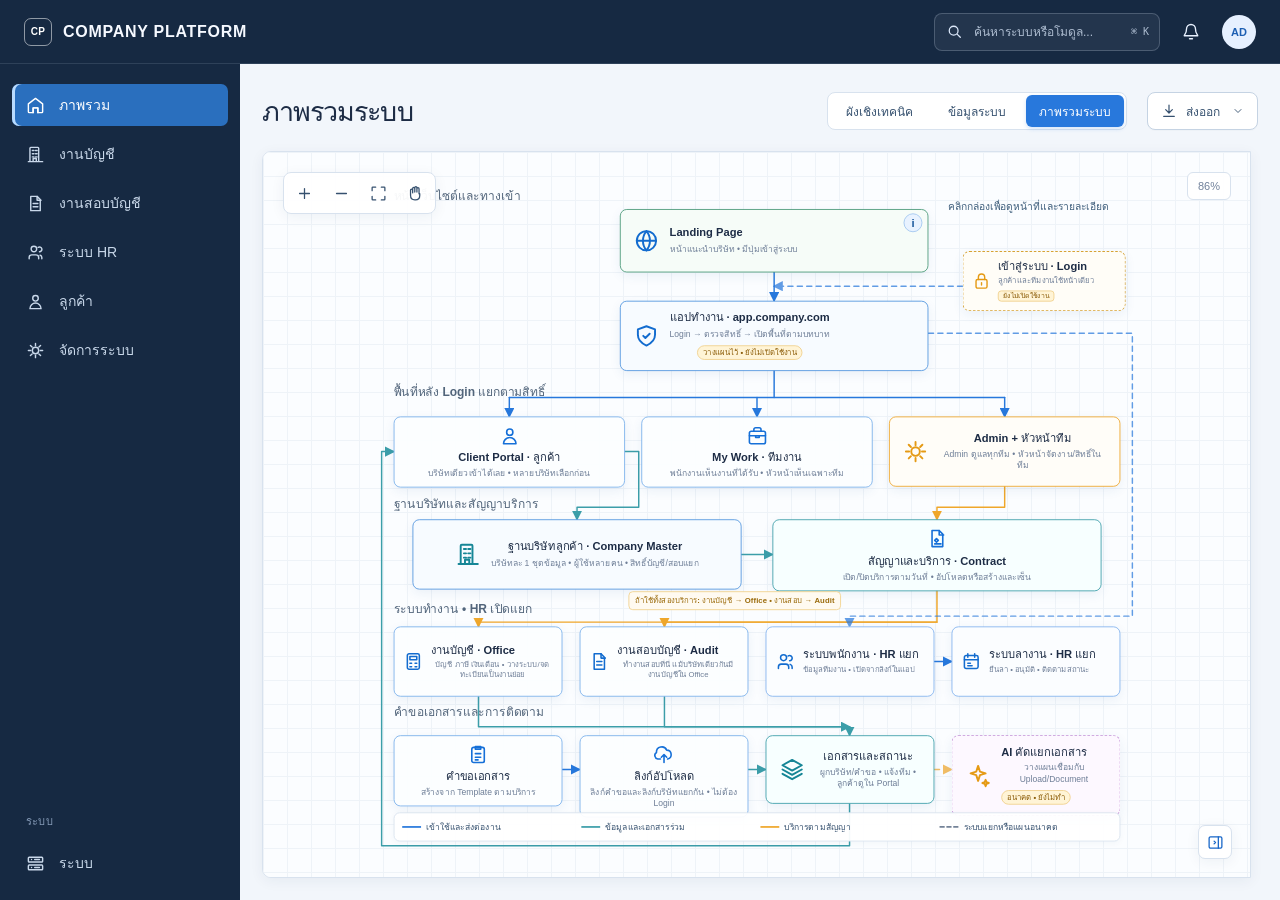
==== index.html @ 3086f292 "Refresh compact overview map assets" ====
<!doctype html>
<html lang="th">
  <head>
    <meta charset="UTF-8" />
    <meta name="viewport" content="width=device-width, initial-scale=1.0" />
    <meta name="theme-color" content="#162942" />
    <title>Company Platform · ภาพรวมแพลตฟอร์ม</title>
    <link rel="stylesheet" href="styles.css?v=20261025-18" />
  </head>
  <body>
    <div class="app-shell">
      <header class="topbar">
        <div class="brand-lockup">
          <span class="brand-mark" aria-hidden="true">CP</span>
          <span class="brand-name">COMPANY PLATFORM</span>
        </div>

        <div class="topbar-actions">
          <label class="search-box">
            <span class="search-icon" data-icon="search" aria-hidden="true"></span>
            <input id="systemSearch" type="search" placeholder="ค้นหาระบบหรือโมดูล..." autocomplete="off" />
            <kbd>⌘ K</kbd>
          </label>
          <button class="icon-button topbar-icon" type="button" aria-label="การแจ้งเตือน" data-action="notify">
            <span data-icon="bell" aria-hidden="true"></span>
          </button>
          <button class="avatar-button" type="button" aria-label="เปิดโปรไฟล์">AD</button>
        </div>
      </header>

      <aside class="sidebar" aria-label="เมนูหลัก">
        <nav class="sidebar-nav">
          <a class="nav-item is-active" href="#overview" data-nav="overview">
            <span class="nav-icon" data-icon="home" aria-hidden="true"></span>
            <span>ภาพรวม</span>
          </a>
          <a class="nav-item" href="#office" data-nav="office">
            <span class="nav-icon" data-icon="building" aria-hidden="true"></span>
            <span>งานบัญชี</span>
          </a>
          <a class="nav-item" href="#audit" data-nav="audit">
            <span class="nav-icon" data-icon="file" aria-hidden="true"></span>
            <span>งานสอบบัญชี</span>
          </a>
          <a class="nav-item" href="#hr" data-nav="hr">
            <span class="nav-icon" data-icon="users" aria-hidden="true"></span>
            <span>ระบบ HR</span>
          </a>
          <a class="nav-item" href="#client" data-nav="client">
            <span class="nav-icon" data-icon="user" aria-hidden="true"></span>
            <span>ลูกค้า</span>
          </a>
          <a class="nav-item" href="#admin" data-nav="admin">
            <span class="nav-icon" data-icon="settings" aria-hidden="true"></span>
            <span>จัดการระบบ</span>
          </a>
        </nav>

        <div class="sidebar-bottom">
          <div class="sidebar-label">ระบบ</div>
          <button class="nav-item nav-button" type="button" data-action="systems">
            <span class="nav-icon" data-icon="server" aria-hidden="true"></span>
            <span>ระบบ</span>
          </button>
        </div>
      </aside>

      <main class="main-content">
        <div class="page-header">
          <div>
            <h1 id="pageTitle">ภาพรวมแพลตฟอร์ม</h1>
          </div>

          <div class="page-actions">
            <div class="view-switcher" role="group" aria-label="รูปแบบมุมมอง">
              <button class="view-button" type="button" data-view="diagram">ผังเชิงเทคนิค</button>
              <button class="view-button" type="button" data-view="data">ข้อมูลระบบ</button>
              <button class="view-button is-active" type="button" data-view="relationships">ภาพรวมระบบ</button>
            </div>
            <button class="export-button" type="button" data-action="export">
              <span data-icon="download" aria-hidden="true"></span>
              <span>ส่งออก</span>
              <span class="chevron" data-icon="chevron-down" aria-hidden="true"></span>
            </button>
          </div>
        </div>

        <div class="workspace inspector-closed" id="workspace">
          <section class="canvas-card" aria-label="ผังภาพรวมระบบ">
            <div class="canvas-viewport" id="canvasViewport">
              <div class="canvas-toolbar" aria-label="เครื่องมือผังระบบ">
                <button class="canvas-tool" type="button" data-canvas-action="zoom-in" aria-label="Zoom in">
                  <span data-icon="plus" aria-hidden="true"></span>
                </button>
                <button class="canvas-tool" type="button" data-canvas-action="zoom-out" aria-label="Zoom out">
                  <span data-icon="minus" aria-hidden="true"></span>
                </button>
                <button class="canvas-tool" type="button" data-canvas-action="fit" aria-label="จัดผังให้พอดีจอ">
                  <span data-icon="fit" aria-hidden="true"></span>
                </button>
                <button class="canvas-tool" type="button" data-canvas-action="pan" aria-label="Pan diagram" aria-pressed="false">
                  <span data-icon="hand" aria-hidden="true"></span>
                </button>
              </div>

              <div class="zoom-readout" id="zoomReadout">100%</div>
              <button class="reopen-inspector" id="reopenInspector" type="button" aria-label="Open inspector">
                <span data-icon="panel-right" aria-hidden="true"></span>
              </button>

              <div class="diagram-context" id="diagramContext" hidden>
                <button class="diagram-context-back" type="button" data-diagram-action="platform">
                  <span data-icon="arrow-left" aria-hidden="true"></span>
                  <span>Platform Overview</span>
                </button>
                <span class="diagram-context-separator" aria-hidden="true">/</span>
                <strong id="diagramContextTitle">Office Module</strong>
              </div>

              <div class="map-layer" id="mapLayer">
                <svg class="diagram-connectors" viewBox="0 0 920 760" role="img" aria-label="Connections between platform systems">
                  <defs>
                    <marker id="arrow-blue" viewBox="0 0 10 10" refX="8.5" refY="5" markerWidth="7" markerHeight="7" orient="auto-start-reverse">
                      <path d="M 0 0 L 10 5 L 0 10 z" fill="#2778dc"></path>
                    </marker>
                    <marker id="arrow-teal" viewBox="0 0 10 10" refX="8.5" refY="5" markerWidth="7" markerHeight="7" orient="auto-start-reverse">
                      <path d="M 0 0 L 10 5 L 0 10 z" fill="#3c9ea9"></path>
                    </marker>
                    <marker id="arrow-amber" viewBox="0 0 10 10" refX="8.5" refY="5" markerWidth="7" markerHeight="7" orient="auto-start-reverse">
                      <path d="M 0 0 L 10 5 L 0 10 z" fill="#efa72b"></path>
                    </marker>
                  </defs>

                  <path class="connector connector-blue" d="M 460 104 V 146" marker-end="url(#arrow-blue)"></path>

                  <path class="connector connector-blue" d="M 460 220 V 264 H 110 V 300" marker-end="url(#arrow-blue)"></path>
                  <path class="connector connector-blue" d="M 460 220 V 264 H 250 V 300" marker-end="url(#arrow-blue)"></path>
                  <path class="connector connector-blue" d="M 460 220 V 264 H 390 V 300" marker-end="url(#arrow-blue)"></path>
                  <path class="connector connector-blue" d="M 460 220 V 264 H 530 V 300" marker-end="url(#arrow-blue)"></path>
                  <path class="connector connector-blue" d="M 460 220 V 264 H 670 V 300" marker-end="url(#arrow-blue)"></path>
                  <path class="connector connector-blue" d="M 460 220 V 264 H 810 V 300" marker-end="url(#arrow-blue)"></path>

                  <path class="connector connector-blue" d="M 110 388 V 428 H 460 V 462" marker-end="url(#arrow-blue)"></path>
                  <path class="connector connector-blue" d="M 250 388 V 428 H 460 V 462" marker-end="url(#arrow-blue)"></path>
                  <path class="connector connector-blue" d="M 390 388 V 428 H 460 V 462" marker-end="url(#arrow-blue)"></path>
                  <path class="connector connector-blue" d="M 530 388 V 428 H 460 V 462" marker-end="url(#arrow-blue)"></path>
                  <path class="connector connector-blue" d="M 670 388 V 428 H 460 V 462" marker-end="url(#arrow-blue)"></path>
                  <path class="connector connector-blue" d="M 810 388 V 428 H 460 V 462" marker-end="url(#arrow-blue)"></path>

                  <path class="connector connector-teal" d="M 460 536 V 570 H 124 V 604" marker-end="url(#arrow-teal)"></path>
                  <path class="connector connector-teal" d="M 460 536 V 570 H 292 V 604" marker-end="url(#arrow-teal)"></path>
                  <path class="connector connector-teal" d="M 460 536 V 570 H 460 V 604" marker-end="url(#arrow-teal)"></path>
                  <path class="connector connector-amber" d="M 460 536 V 570 H 628 V 604" marker-end="url(#arrow-amber)"></path>
                  <path class="connector connector-amber" d="M 460 536 V 570 H 796 V 604" marker-end="url(#arrow-amber)"></path>
                </svg>

                <div class="diagram-node node-system" data-node-id="public" style="--x: 310px; --y: 30px; --w: 300px; --h: 74px" tabindex="0" role="button" aria-label="company.com, open public website">
                  <span class="node-symbol" data-icon="globe" aria-hidden="true"></span>
                  <span class="node-copy">
                    <strong>company.com</strong>
                    <small>Public Website</small>
                  </span>
                </div>

                <div class="diagram-node node-system" data-node-id="app" style="--x: 290px; --y: 146px; --w: 340px; --h: 74px" tabindex="0" role="button" aria-label="app.company.com, open login page">
                  <span class="node-symbol" data-icon="lock" aria-hidden="true"></span>
                  <span class="node-copy">
                    <strong>app.company.com</strong>
                    <small>Authentication (SSO)</small>
                  </span>
                </div>

                <div class="diagram-node node-module is-selected" data-node-id="office" style="--x: 50px; --y: 300px; --w: 120px; --h: 88px" tabindex="0" role="button" aria-label="Office module">
                  <span class="node-symbol" data-icon="building" aria-hidden="true"></span>
                  <span class="node-copy"><strong>Office</strong><small>/office</small></span>
                </div>
                <div class="diagram-node node-module" data-node-id="audit" style="--x: 190px; --y: 300px; --w: 120px; --h: 88px" tabindex="0" role="button" aria-label="Audit module">
                  <span class="node-symbol" data-icon="file" aria-hidden="true"></span>
                  <span class="node-copy"><strong>Audit</strong><small>/audit</small></span>
                </div>
                <div class="diagram-node node-module" data-node-id="hr" style="--x: 330px; --y: 300px; --w: 120px; --h: 88px" tabindex="0" role="button" aria-label="HR module">
                  <span class="node-symbol" data-icon="users" aria-hidden="true"></span>
                  <span class="node-copy"><strong>HR</strong><small>/hr</small></span>
                </div>
                <div class="diagram-node node-module" data-node-id="client" style="--x: 470px; --y: 300px; --w: 120px; --h: 88px" tabindex="0" role="button" aria-label="Client Portal module">
                  <span class="node-symbol" data-icon="user" aria-hidden="true"></span>
                  <span class="node-copy"><strong>Client Portal</strong><small>/client</small></span>
                </div>
                <div class="diagram-node node-module" data-node-id="upload" style="--x: 610px; --y: 300px; --w: 120px; --h: 88px" tabindex="0" role="button" aria-label="Upload Portal module">
                  <span class="node-symbol" data-icon="upload-cloud" aria-hidden="true"></span>
                  <span class="node-copy"><strong>Upload Portal</strong><small>/upload</small></span>
                </div>
                <div class="diagram-node node-module" data-node-id="admin" style="--x: 750px; --y: 300px; --w: 120px; --h: 88px" tabindex="0" role="button" aria-label="Admin module">
                  <span class="node-symbol" data-icon="settings" aria-hidden="true"></span>
                  <span class="node-copy"><strong>Admin</strong><small>/admin</small></span>
                </div>

                <div class="diagram-node node-system node-api" data-node-id="api" style="--x: 335px; --y: 462px; --w: 250px; --h: 74px" tabindex="0" role="button" aria-label="Backend API">
                  <span class="node-symbol" data-icon="layers" aria-hidden="true"></span>
                  <span class="node-copy">
                    <strong>Backend API</strong>
                    <small>REST API / Internal Services</small>
                  </span>
                </div>

                <div class="diagram-node node-data" data-node-id="postgres" style="--x: 49px; --y: 604px; --w: 150px; --h: 74px" tabindex="0" role="button" aria-label="PostgreSQL database">
                  <span class="node-symbol" data-icon="database" aria-hidden="true"></span>
                  <span class="node-copy"><strong>PostgreSQL</strong><small>Primary Database</small></span>
                </div>
                <div class="diagram-node node-data" data-node-id="storage" style="--x: 217px; --y: 604px; --w: 150px; --h: 74px" tabindex="0" role="button" aria-label="Object Storage">
                  <span class="node-symbol" data-icon="database" aria-hidden="true"></span>
                  <span class="node-copy"><strong>Object Storage</strong><small>Files / Documents</small></span>
                </div>
                <div class="diagram-node node-data" data-node-id="queue" style="--x: 385px; --y: 604px; --w: 150px; --h: 74px" tabindex="0" role="button" aria-label="Queue">
                  <span class="node-symbol" data-icon="queue" aria-hidden="true"></span>
                  <span class="node-copy"><strong>Queue</strong><small>Jobs / Events</small></span>
                </div>
                <div class="diagram-node node-worker" data-node-id="rpa" style="--x: 553px; --y: 604px; --w: 150px; --h: 74px" tabindex="0" role="button" aria-label="Python RPA">
                  <span class="node-symbol" data-icon="gear" aria-hidden="true"></span>
                  <span class="node-copy"><strong>Python RPA</strong><small>Background Workers</small></span>
                </div>
                <div class="diagram-node node-worker" data-node-id="ocr" style="--x: 721px; --y: 604px; --w: 150px; --h: 74px" tabindex="0" role="button" aria-label="OCR and Workers">
                  <span class="node-symbol" data-icon="file-text" aria-hidden="true"></span>
                  <span class="node-copy"><strong>OCR / Workers</strong><small>Document Processing</small></span>
                </div>

                <div class="diagram-legend" aria-label="Diagram legend">
                  <div class="legend-item"><span class="legend-dot dot-system"></span><span><strong>System</strong><small>External system / core service</small></span></div>
                  <div class="legend-item"><span class="legend-dot dot-module"></span><span><strong>Module</strong><small>Application module</small></span></div>
                  <div class="legend-item"><span class="legend-dot dot-data"></span><span><strong>Data</strong><small>Data store / storage</small></span></div>
                  <div class="legend-item"><span class="legend-dot dot-worker"></span><span><strong>Worker</strong><small>Background worker / processor</small></span></div>
                </div>
              </div>

              <div class="map-layer office-map-layer" id="officeMapLayer" hidden>
                <svg class="diagram-connectors" viewBox="0 0 920 760" role="img" aria-label="Office module workflow and service connections">
                  <defs>
                    <marker id="office-arrow-blue" viewBox="0 0 10 10" refX="8.5" refY="5" markerWidth="7" markerHeight="7" orient="auto-start-reverse">
                      <path d="M 0 0 L 10 5 L 0 10 z" fill="#2778dc"></path>
                    </marker>
                    <marker id="office-arrow-teal" viewBox="0 0 10 10" refX="8.5" refY="5" markerWidth="7" markerHeight="7" orient="auto-start-reverse">
                      <path d="M 0 0 L 10 5 L 0 10 z" fill="#3c9ea9"></path>
                    </marker>
                    <marker id="office-arrow-amber" viewBox="0 0 10 10" refX="8.5" refY="5" markerWidth="7" markerHeight="7" orient="auto-start-reverse">
                      <path d="M 0 0 L 10 5 L 0 10 z" fill="#efa72b"></path>
                    </marker>
                  </defs>

                  <path class="connector connector-blue" d="M 460 104 V 140" marker-end="url(#office-arrow-blue)"></path>

                  <path class="connector connector-blue" d="M 460 204 V 228 H 104 V 250" marker-end="url(#office-arrow-blue)"></path>
                  <path class="connector connector-blue" d="M 460 204 V 228 H 283 V 250" marker-end="url(#office-arrow-blue)"></path>
                  <path class="connector connector-blue" d="M 460 204 V 228 H 462 V 250" marker-end="url(#office-arrow-blue)"></path>
                  <path class="connector connector-blue" d="M 460 204 V 228 H 641 V 250" marker-end="url(#office-arrow-blue)"></path>
                  <path class="connector connector-blue" d="M 460 204 V 228 H 820 V 250" marker-end="url(#office-arrow-blue)"></path>

                  <path class="connector connector-blue" d="M 104 330 V 365 H 104 V 400" marker-end="url(#office-arrow-blue)"></path>
                  <path class="connector connector-blue" d="M 283 330 V 365 H 641 V 400" marker-end="url(#office-arrow-blue)"></path>
                  <path class="connector connector-blue" d="M 462 330 V 365 H 104 V 400" marker-end="url(#office-arrow-blue)"></path>
                  <path class="connector connector-blue" d="M 641 330 V 365 H 283 V 400" marker-end="url(#office-arrow-blue)"></path>
                  <path class="connector connector-blue" d="M 820 330 V 365 H 462 V 400" marker-end="url(#office-arrow-blue)"></path>

                  <path class="connector connector-blue" d="M 104 480 V 512 H 460 V 535" marker-end="url(#office-arrow-blue)"></path>
                  <path class="connector connector-blue" d="M 283 480 V 512 H 460 V 535" marker-end="url(#office-arrow-blue)"></path>
                  <path class="connector connector-blue" d="M 462 480 V 512 H 460 V 535" marker-end="url(#office-arrow-blue)"></path>
                  <path class="connector connector-amber" d="M 641 480 V 512 H 460 V 535" marker-end="url(#office-arrow-amber)"></path>
                  <path class="connector connector-blue" d="M 820 480 V 512 H 460 V 535" marker-end="url(#office-arrow-blue)"></path>

                  <path class="connector connector-teal" d="M 460 599 V 618 H 115 V 635" marker-end="url(#office-arrow-teal)"></path>
                  <path class="connector connector-teal" d="M 460 599 V 618 H 335 V 635" marker-end="url(#office-arrow-teal)"></path>
                  <path class="connector connector-amber" d="M 460 599 V 618 H 555 V 635" marker-end="url(#office-arrow-amber)"></path>
                  <path class="connector connector-teal" d="M 460 599 V 618 H 775 V 635" marker-end="url(#office-arrow-teal)"></path>
                </svg>

                <div class="diagram-node node-system office-node-shell" data-office-node-id="shell" style="--x: 320px; --y: 34px; --w: 280px; --h: 70px" tabindex="0" role="button" aria-label="Office module">
                  <span class="node-symbol" data-icon="building" aria-hidden="true"></span>
                  <span class="node-copy"><strong>Office Module</strong><small>/office · Accounting operations</small></span>
                </div>

                <div class="diagram-node node-system node-api office-node-dashboard" data-office-node-id="dashboard" style="--x: 330px; --y: 140px; --w: 260px; --h: 64px" tabindex="0" role="button" aria-label="Office Dashboard">
                  <span class="node-symbol" data-icon="home" aria-hidden="true"></span>
                  <span class="node-copy"><strong>Office Dashboard</strong><small>/office/dashboard · Work queue</small></span>
                </div>

                <div class="diagram-node node-module office-node-core" data-office-node-id="clients" style="--x: 24px; --y: 250px; --w: 160px; --h: 80px" tabindex="0" role="button" aria-label="Client Master">
                  <span class="node-symbol" data-icon="users" aria-hidden="true"></span>
                  <span class="node-copy"><strong>Client Master</strong><small>/office/clients</small></span>
                </div>
                <div class="diagram-node node-module office-node-core" data-office-node-id="tasks" style="--x: 203px; --y: 250px; --w: 160px; --h: 80px" tabindex="0" role="button" aria-label="Tasks">
                  <span class="node-symbol" data-icon="file" aria-hidden="true"></span>
                  <span class="node-copy"><strong>Tasks</strong><small>/office/tasks</small></span>
                </div>
                <div class="diagram-node node-module office-node-core" data-office-node-id="documents" style="--x: 382px; --y: 250px; --w: 160px; --h: 80px" tabindex="0" role="button" aria-label="Document Inbox">
                  <span class="node-symbol" data-icon="file-text" aria-hidden="true"></span>
                  <span class="node-copy"><strong>Document Inbox</strong><small>/office/documents</small></span>
                </div>
                <div class="diagram-node node-module office-node-core" data-office-node-id="periods" style="--x: 561px; --y: 250px; --w: 160px; --h: 80px" tabindex="0" role="button" aria-label="Accounting Periods">
                  <span class="node-symbol" data-icon="calendar" aria-hidden="true"></span>
                  <span class="node-copy"><strong>Accounting Periods</strong><small>office.accounting_periods</small></span>
                </div>
                <div class="diagram-node node-module office-node-core" data-office-node-id="client360" style="--x: 740px; --y: 250px; --w: 160px; --h: 80px" tabindex="0" role="button" aria-label="Client 360">
                  <span class="node-symbol" data-icon="user" aria-hidden="true"></span>
                  <span class="node-copy"><strong>Client 360</strong><small>/office/clients/:id</small></span>
                </div>

                <div class="diagram-node node-module office-node-workflow" data-office-node-id="accounting" style="--x: 24px; --y: 400px; --w: 160px; --h: 80px" tabindex="0" role="button" aria-label="Accounting workflow">
                  <span class="node-symbol" data-icon="database" aria-hidden="true"></span>
                  <span class="node-copy"><strong>Accounting</strong><small>/office/accounting</small></span>
                </div>
                <div class="diagram-node node-module office-node-workflow" data-office-node-id="tax" style="--x: 203px; --y: 400px; --w: 160px; --h: 80px" tabindex="0" role="button" aria-label="Tax workflow">
                  <span class="node-symbol" data-icon="file" aria-hidden="true"></span>
                  <span class="node-copy"><strong>Tax</strong><small>/office/tax</small></span>
                </div>
                <div class="diagram-node node-module office-node-workflow" data-office-node-id="billing" style="--x: 382px; --y: 400px; --w: 160px; --h: 80px" tabindex="0" role="button" aria-label="Billing workflow">
                  <span class="node-symbol" data-icon="receipt" aria-hidden="true"></span>
                  <span class="node-copy"><strong>Billing</strong><small>/office/billing</small></span>
                </div>
                <div class="diagram-node node-module office-node-workflow" data-office-node-id="automation" style="--x: 561px; --y: 400px; --w: 160px; --h: 80px" tabindex="0" role="button" aria-label="Automation workflow">
                  <span class="node-symbol" data-icon="gear" aria-hidden="true"></span>
                  <span class="node-copy"><strong>Automation</strong><small>/office/automation</small></span>
                </div>
                <div class="diagram-node node-module office-node-workflow" data-office-node-id="reports" style="--x: 740px; --y: 400px; --w: 160px; --h: 80px" tabindex="0" role="button" aria-label="Office Reports">
                  <span class="node-symbol" data-icon="chart" aria-hidden="true"></span>
                  <span class="node-copy"><strong>Reports</strong><small>/office/reports</small></span>
                </div>

                <div class="diagram-node node-system node-api office-node-api" data-office-node-id="api" style="--x: 335px; --y: 535px; --w: 250px; --h: 64px" tabindex="0" role="button" aria-label="Office Backend API">
                  <span class="node-symbol" data-icon="layers" aria-hidden="true"></span>
                  <span class="node-copy"><strong>Backend API</strong><small>Office module boundary</small></span>
                </div>

                <div class="diagram-node node-data office-node-service" data-office-node-id="postgres" style="--x: 30px; --y: 635px; --w: 170px; --h: 64px" tabindex="0" role="button" aria-label="Office PostgreSQL data">
                  <span class="node-symbol" data-icon="database" aria-hidden="true"></span>
                  <span class="node-copy"><strong>PostgreSQL</strong><small>office schema</small></span>
                </div>
                <div class="diagram-node node-data office-node-service" data-office-node-id="storage" style="--x: 250px; --y: 635px; --w: 170px; --h: 64px" tabindex="0" role="button" aria-label="Office Object Storage">
                  <span class="node-symbol" data-icon="database" aria-hidden="true"></span>
                  <span class="node-copy"><strong>Object Storage</strong><small>Documents</small></span>
                </div>
                <div class="diagram-node node-worker office-node-service" data-office-node-id="queue" style="--x: 470px; --y: 635px; --w: 170px; --h: 64px" tabindex="0" role="button" aria-label="Office Queue and Workers">
                  <span class="node-symbol" data-icon="queue" aria-hidden="true"></span>
                  <span class="node-copy"><strong>Queue / Workers</strong><small>RPA · OCR</small></span>
                </div>
                <div class="diagram-node node-data office-node-service" data-office-node-id="audit" style="--x: 690px; --y: 635px; --w: 200px; --h: 64px" tabindex="0" role="button" aria-label="Office Audit Logs">
                  <span class="node-symbol" data-icon="file-text" aria-hidden="true"></span>
                  <span class="node-copy"><strong>Audit Logs</strong><small>RBAC activity trail</small></span>
                </div>

                <div class="diagram-legend office-legend" aria-label="Office diagram legend">
                  <div class="legend-item"><span class="legend-dot dot-module"></span><span><strong>Core / workflow</strong><small>Office business capability</small></span></div>
                  <div class="legend-item"><span class="legend-dot dot-data"></span><span><strong>Data</strong><small>Records and documents</small></span></div>
                  <div class="legend-item"><span class="legend-dot dot-worker"></span><span><strong>Async</strong><small>Queue, RPA and OCR</small></span></div>
                </div>
              </div>

              <div class="map-layer module-map-layer" id="moduleMapLayer" hidden aria-label="Module detail diagram"></div>

              <div class="map-layer relationship-map-layer" id="relationshipMapLayer" data-map-width="1000" data-map-height="900" hidden aria-label="ภาพรวมระบบและการเชื่อมต่อทุกโมดูล"></div>

              <div class="data-view" id="dataView" hidden>
                <div class="data-view-header">
                  <div>
                    <h2>Platform components</h2>
                    <p>Logical inventory of the architecture map.</p>
                  </div>
                    <span class="data-count" id="dataCount">14 components</span>
                </div>
                <div class="data-table-wrap">
                  <table>
                    <thead>
                      <tr><th>Layer</th><th>Component</th><th>Route / role</th><th>Connected to</th></tr>
                    </thead>
                    <tbody id="dataTableBody"></tbody>
                  </table>
                </div>
              </div>
            </div>
          </section>

          <aside class="inspector" id="inspector" aria-label="Node inspector">
            <div class="inspector-heading">
              <div class="inspector-title-group">
                <span class="inspector-icon" id="inspectorIcon" data-icon="building" aria-hidden="true"></span>
                <div>
                  <h2 id="inspectorTitle">Office</h2>
                  <p id="inspectorType">Application module</p>
                </div>
              </div>
              <button class="icon-button" id="closeInspector" type="button" aria-label="Close inspector">
                <span data-icon="x" aria-hidden="true"></span>
              </button>
            </div>

            <div class="inspector-tabs" role="tablist" aria-label="Inspector tabs">
              <button class="inspector-tab is-active" type="button" role="tab" aria-selected="true" data-inspector-tab="details">รายละเอียด</button>
              <button class="inspector-tab" type="button" role="tab" aria-selected="false" data-inspector-tab="relationships">การเชื่อมโยง</button>
            </div>

            <div class="inspector-content" id="inspectorContent"></div>
          </aside>
        </div>
      </main>
    </div>

    <div class="toast" id="toast" role="status" aria-live="polite"></div>
    <script src="function-details.js?v=20261024-14"></script>
    <script src="app.js?v=20261025-18"></script>
  </body>
</html>
---- styles.css ----
:root {
  color-scheme: light;
  --ink-950: #101f35;
  --ink-900: #162942;
  --ink-800: #203652;
  --ink-700: #36516f;
  --text: #1d2c45;
  --muted: #70809a;
  --subtle: #9ba8bb;
  --canvas: #fbfdff;
  --surface: #ffffff;
  --surface-soft: #f5f8fc;
  --border: #d8e2ee;
  --border-strong: #c5d3e3;
  --blue: #2878dc;
  --blue-strong: #1766c8;
  --blue-soft: #eaf3ff;
  --teal: #3c9ea9;
  --teal-soft: #eefafa;
  --amber: #efa72b;
  --amber-soft: #fff7e8;
  --shadow-sm: 0 3px 14px rgba(23, 47, 78, 0.06);
  --shadow-md: 0 14px 34px rgba(23, 47, 78, 0.09);
  font-family: "Aptos", "Segoe UI", "Noto Sans Thai", Tahoma, sans-serif;
  font-synthesis: none;
  text-rendering: optimizeLegibility;
}

* {
  box-sizing: border-box;
}

html,
body {
  height: 100%;
  margin: 0;
}

body {
  min-width: 0;
  overflow: hidden;
  background: #f2f6fb;
  color: var(--text);
}

button,
input {
  font: inherit;
}

button,
a {
  -webkit-tap-highlight-color: transparent;
}

button {
  border: 0;
}

button:focus-visible,
a:focus-visible,
input:focus-visible,
.diagram-node:focus-visible {
  outline: 3px solid rgba(40, 120, 220, 0.28);
  outline-offset: 2px;
}

.app-shell {
  display: grid;
  grid-template-columns: 240px minmax(0, 1fr);
  grid-template-rows: 64px minmax(0, 1fr);
  width: 100vw;
  height: 100vh;
}

.topbar {
  z-index: 10;
  grid-column: 1 / -1;
  grid-row: 1;
  display: flex;
  align-items: center;
  justify-content: space-between;
  padding: 0 24px;
  color: #f6f9ff;
  background: var(--ink-900);
  border-bottom: 1px solid rgba(210, 225, 244, 0.13);
}

.brand-lockup,
.topbar-actions,
.page-actions,
.inspector-title-group,
.legend-item,
.node-copy,
.data-view-header {
  display: flex;
  align-items: center;
}

.brand-lockup {
  gap: 11px;
  min-width: 240px;
}

.brand-mark {
  display: grid;
  place-items: center;
  width: 28px;
  height: 28px;
  border: 1px solid rgba(255, 255, 255, 0.52);
  border-radius: 7px;
  color: #fff;
  font-size: 10px;
  font-weight: 800;
  letter-spacing: 0.04em;
}

.brand-name {
  font-size: 16px;
  font-weight: 760;
  letter-spacing: 0.045em;
}

.topbar-actions {
  gap: 14px;
}

.search-box {
  display: flex;
  align-items: center;
  width: 226px;
  height: 38px;
  gap: 9px;
  padding: 0 10px 0 11px;
  color: #dce8fa;
  background: rgba(246, 250, 255, 0.06);
  border: 1px solid rgba(213, 229, 247, 0.22);
  border-radius: 8px;
}

.search-icon,
.nav-icon,
.node-symbol,
.inspector-icon,
.canvas-tool span,
.topbar-icon span,
.export-button > span:first-child,
.chevron,
.reopen-inspector span {
  display: inline-grid;
  place-items: center;
}

.search-icon {
  width: 17px;
  height: 17px;
}

.search-box input {
  min-width: 0;
  flex: 1;
  color: #f7fbff;
  background: transparent;
  border: 0;
  outline: 0;
  font-size: 12px;
}

.search-box input::placeholder {
  color: #aebdd1;
}

.search-box kbd {
  color: #aebdd1;
  font-size: 10px;
  white-space: nowrap;
}

.icon-button,
.avatar-button {
  display: grid;
  place-items: center;
  padding: 0;
  cursor: pointer;
  background: transparent;
}

.icon-button {
  width: 34px;
  height: 34px;
  color: currentColor;
  border-radius: 7px;
}

.icon-button:hover {
  background: rgba(255, 255, 255, 0.08);
}

.topbar-icon {
  color: #e8f1ff;
}

.topbar-icon span {
  width: 18px;
  height: 18px;
}

.avatar-button {
  width: 34px;
  height: 34px;
  color: #1d5fb3;
  background: #e6f0ff;
  border-radius: 50%;
  font-size: 11px;
  font-weight: 800;
}

.sidebar {
  grid-column: 1;
  grid-row: 2;
  display: flex;
  flex-direction: column;
  justify-content: space-between;
  min-height: 0;
  padding: 20px 12px 16px;
  color: #d6e2f2;
  background: var(--ink-900);
}

.sidebar-nav,
.sidebar-bottom {
  display: grid;
  gap: 7px;
}

.nav-item {
  display: flex;
  align-items: center;
  min-height: 42px;
  gap: 14px;
  padding: 0 14px;
  color: #c9d8ea;
  background: transparent;
  border-radius: 7px;
  font-size: 14px;
  font-weight: 500;
  text-decoration: none;
  cursor: pointer;
  transition: background 160ms ease, color 160ms ease;
}

.nav-item:hover {
  color: #fff;
  background: rgba(255, 255, 255, 0.08);
}

.nav-item.is-active {
  color: #fff;
  background: #2a6fbe;
  box-shadow: inset 3px 0 0 #b9dbff;
}

.nav-button {
  width: 100%;
  text-align: left;
}

.nav-icon {
  width: 19px;
  height: 19px;
  flex: 0 0 19px;
}

.sidebar-label {
  margin: 21px 14px 5px;
  color: #8398b5;
  font-size: 11px;
  font-weight: 600;
  letter-spacing: 0.02em;
}

.main-content {
  grid-column: 2;
  grid-row: 2;
  min-width: 0;
  min-height: 0;
  padding: 23px 22px 22px;
  overflow: hidden;
  background: #f2f6fb;
}

.page-header {
  display: flex;
  align-items: center;
  justify-content: space-between;
  gap: 18px;
  height: 48px;
  margin: 0 0 16px;
}

.page-header h1 {
  margin: 0;
  color: var(--text);
  font-size: clamp(24px, 2.1vw, 31px);
  font-weight: 750;
  letter-spacing: -0.035em;
}

.page-actions {
  gap: 20px;
}

.view-switcher {
  display: grid;
  grid-template-columns: repeat(3, 1fr);
  width: 300px;
  height: 38px;
  padding: 2px;
  background: #fff;
  border: 1px solid var(--border);
  border-radius: 8px;
}

.view-button {
  color: var(--ink-700);
  background: transparent;
  border-radius: 6px;
  font-size: 12px;
  font-weight: 650;
  white-space: nowrap;
  cursor: pointer;
}

.view-button:hover {
  color: var(--blue-strong);
  background: #f1f6fd;
}

.view-button.is-active {
  color: white;
  background: var(--blue);
  box-shadow: 0 2px 4px rgba(40, 120, 220, 0.2);
}

.export-button {
  display: inline-flex;
  align-items: center;
  justify-content: center;
  height: 38px;
  gap: 9px;
  padding: 0 13px;
  color: var(--ink-700);
  background: #fff;
  border: 1px solid var(--border-strong);
  border-radius: 8px;
  font-size: 12px;
  font-weight: 650;
  cursor: pointer;
  box-shadow: 0 1px 0 rgba(21, 44, 73, 0.02);
}

.export-button:hover {
  color: var(--blue-strong);
  border-color: #9cc1eb;
  background: #fbfdff;
}

.export-button > span:first-child {
  width: 16px;
  height: 16px;
}

.chevron {
  width: 12px;
  height: 12px;
  margin-left: 3px;
}

.workspace {
  display: grid;
  grid-template-columns: minmax(0, 1fr) 318px;
  gap: 7px;
  height: calc(100% - 64px);
  min-height: 0;
  transition: grid-template-columns 200ms ease;
}

.workspace.inspector-closed {
  grid-template-columns: minmax(0, 1fr) 0;
}

.canvas-card,
.inspector {
  min-width: 0;
  min-height: 0;
  background: var(--surface);
  border: 1px solid var(--border);
  box-shadow: var(--shadow-sm);
}

.canvas-card {
  position: relative;
  overflow: hidden;
  border-radius: 9px 0 0 9px;
}

.canvas-viewport {
  position: relative;
  width: 100%;
  height: 100%;
  min-height: 0;
  overflow: hidden;
  background-color: var(--canvas);
  background-image: linear-gradient(#eef3f8 1px, transparent 1px), linear-gradient(90deg, #eef3f8 1px, transparent 1px);
  background-size: 24px 24px;
  cursor: default;
}

.canvas-viewport.is-panning {
  cursor: grab;
}

.canvas-viewport.is-dragging {
  cursor: grabbing;
}

.canvas-toolbar {
  position: absolute;
  z-index: 4;
  top: 20px;
  left: 20px;
  display: flex;
  gap: 7px;
  padding: 5px;
  background: rgba(255, 255, 255, 0.95);
  border: 1px solid var(--border);
  border-radius: 8px;
  box-shadow: var(--shadow-sm);
}

.canvas-tool {
  display: grid;
  place-items: center;
  width: 30px;
  height: 30px;
  color: var(--ink-700);
  background: transparent;
  border-radius: 5px;
  cursor: pointer;
}

.canvas-tool:hover,
.canvas-tool.is-active {
  color: var(--blue-strong);
  background: var(--blue-soft);
}

.canvas-tool span {
  width: 17px;
  height: 17px;
}

.zoom-readout {
  position: absolute;
  z-index: 4;
  right: 19px;
  top: 20px;
  padding: 7px 10px;
  color: var(--muted);
  background: rgba(255, 255, 255, 0.94);
  border: 1px solid var(--border);
  border-radius: 6px;
  font-size: 11px;
  font-variant-numeric: tabular-nums;
}

.reopen-inspector {
  position: absolute;
  z-index: 5;
  right: 18px;
  bottom: 18px;
  display: none;
  place-items: center;
  width: 34px;
  height: 34px;
  color: var(--blue-strong);
  background: #fff;
  border: 1px solid var(--border);
  border-radius: 7px;
  box-shadow: var(--shadow-sm);
  cursor: pointer;
}

.workspace.inspector-closed .reopen-inspector {
  display: grid;
}

.reopen-inspector span {
  width: 17px;
  height: 17px;
}

.diagram-context {
  position: absolute;
  z-index: 5;
  top: 20px;
  left: 176px;
  display: flex;
  align-items: center;
  min-height: 34px;
  gap: 9px;
  padding: 3px 9px 3px 5px;
  color: var(--ink-700);
  background: rgba(255, 255, 255, 0.96);
  border: 1px solid var(--border);
  border-radius: 7px;
  box-shadow: var(--shadow-sm);
  font-size: 11px;
}

.diagram-context[hidden],
.map-layer[hidden] {
  display: none;
}

.diagram-context-back {
  display: inline-flex;
  align-items: center;
  min-height: 26px;
  gap: 6px;
  padding: 0 7px;
  color: var(--blue-strong);
  background: transparent;
  border-radius: 5px;
  font-size: 11px;
  font-weight: 700;
  cursor: pointer;
}

.diagram-context-back:hover {
  background: var(--blue-soft);
}

.diagram-context-back span:first-child {
  display: inline-grid;
  width: 15px;
  height: 15px;
  place-items: center;
}

.diagram-context-separator {
  color: var(--subtle);
}

.diagram-context strong {
  padding-right: 3px;
  color: var(--text);
  font-weight: 750;
}

.map-layer {
  --zoom: 1;
  --pan-x: 0px;
  --pan-y: 0px;
  position: absolute;
  top: 50%;
  left: 50%;
  width: 920px;
  height: 760px;
  transform: translate(calc(-50% + var(--pan-x)), calc(-50% + var(--pan-y))) scale(var(--zoom));
  transform-origin: center;
  transition: transform 180ms ease;
}

.relationship-map-layer {
  width: 900px;
  height: 790px;
}

.canvas-viewport.is-dragging .map-layer,
.canvas-viewport.is-panning .map-layer {
  transition: none;
}

.diagram-connectors {
  position: absolute;
  inset: 0;
  width: 100%;
  height: 100%;
  overflow: visible;
  pointer-events: none;
}

.connector {
  fill: none;
  stroke-linecap: round;
  stroke-linejoin: round;
  stroke-width: 1.7;
}

.connector-blue {
  stroke: #2778dc;
}

.connector-teal {
  stroke: #3c9ea9;
}

.connector-amber {
  stroke: #efa72b;
}

.diagram-node {
  position: absolute;
  left: var(--x);
  top: var(--y);
  display: flex;
  align-items: center;
  width: var(--w);
  min-height: var(--h);
  gap: 12px;
  padding: 12px 15px;
  color: var(--text);
  background: rgba(252, 254, 255, 0.97);
  border: 1.5px solid #78afea;
  border-radius: 8px;
  box-shadow: 0 4px 12px rgba(35, 95, 158, 0.08);
  cursor: pointer;
  user-select: none;
  transition: border-color 150ms ease, box-shadow 150ms ease, background 150ms ease, transform 150ms ease;
}

.diagram-node:hover {
  border-color: var(--blue);
  box-shadow: 0 8px 18px rgba(35, 95, 158, 0.14);
  transform: translateY(-1px);
}

.diagram-node.is-selected {
  z-index: 2;
  border: 2px solid var(--blue);
  background: #f7fbff;
  box-shadow: 0 0 0 3px rgba(40, 120, 220, 0.16), 0 8px 18px rgba(35, 95, 158, 0.12);
}

.diagram-node.search-dim {
  opacity: 0.28;
}

.diagram-node.search-match {
  z-index: 3;
  box-shadow: 0 0 0 4px rgba(239, 167, 43, 0.22), 0 8px 18px rgba(35, 95, 158, 0.14);
}

.node-module {
  flex-direction: column;
  justify-content: center;
  gap: 7px;
  padding: 9px 7px;
  text-align: center;
}

.node-api {
  border-color: #5195df;
}

.node-data {
  border-color: var(--teal);
  background: rgba(250, 255, 255, 0.98);
}

.node-worker {
  border-color: var(--amber);
  background: rgba(255, 253, 248, 0.98);
}

.node-symbol {
  flex: 0 0 30px;
  width: 30px;
  height: 30px;
  color: var(--blue-strong);
}

.node-system .node-symbol {
  color: #136ccf;
}

.node-module .node-symbol {
  width: 25px;
  height: 25px;
  flex-basis: 25px;
  color: #1670d8;
}

.node-data .node-symbol {
  color: #168696;
}

.node-worker .node-symbol {
  color: #e59a14;
}

.node-copy {
  min-width: 0;
  flex-direction: column;
  align-items: flex-start;
  gap: 3px;
}

.node-module .node-copy {
  align-items: center;
  max-width: 100%;
  gap: 3px;
}

.node-copy strong {
  max-width: 100%;
  overflow: hidden;
  color: var(--text);
  font-size: 14px;
  font-weight: 750;
  line-height: 1.15;
  text-overflow: ellipsis;
  white-space: nowrap;
}

.node-module .node-copy strong {
  font-size: 13px;
  white-space: normal;
}

.node-copy small {
  max-width: 100%;
  overflow: hidden;
  color: #6e7e97;
  font-size: 10px;
  line-height: 1.25;
  text-overflow: ellipsis;
  white-space: nowrap;
}

.node-data .node-copy strong,
.node-worker .node-copy strong {
  font-size: 12px;
  line-height: 1.1;
  white-space: normal;
}

.node-data .node-copy small,
.node-worker .node-copy small {
  line-height: 1.15;
  white-space: normal;
}

.node-module .node-copy small {
  font-size: 10px;
}

.diagram-legend {
  position: absolute;
  top: 696px;
  left: 36px;
  display: flex;
  align-items: center;
  width: 848px;
  min-height: 48px;
  gap: 30px;
  padding: 8px 13px;
  background: rgba(255, 255, 255, 0.94);
  border: 1px solid var(--border);
  border-radius: 8px;
  box-shadow: 0 2px 8px rgba(34, 68, 105, 0.04);
}

.office-legend {
  top: 712px;
  width: 848px;
  min-height: 38px;
  gap: 36px;
  padding-top: 5px;
  padding-bottom: 5px;
}

.office-node-shell {
  background: #f7fbff;
}

.office-node-dashboard {
  background: #fbfdff;
}

.office-node-workflow .node-symbol {
  color: #2f72cb;
}

.office-node-service .node-copy strong {
  font-size: 12px;
}

.relationship-map-node {
  text-align: center;
}

.relationship-map-app {
  border-color: #5195df;
  background: #f7fbff;
}

.relationship-map-app .node-copy {
  align-items: center;
}

.relationship-map-login {
  gap: 8px;
  min-height: 70px;
  padding: 8px 10px;
}

.relationship-map-login .node-symbol {
  flex-basis: 22px;
  width: 22px;
  height: 22px;
}

.relationship-map-login .node-copy {
  gap: 2px;
}

.relationship-map-login .node-copy strong {
  font-size: 12px;
}

.relationship-map-login .node-copy small {
  font-size: 9px;
  line-height: 1.2;
}

.relationship-map-login .relationship-map-status {
  margin-top: 1px;
  padding: 1px 5px;
  border-radius: 4px;
  font-size: 8px;
}

.relationship-map-workspace {
  gap: 9px;
  padding: 10px;
}

.relationship-map-workspace .node-symbol {
  flex-basis: 24px;
  width: 24px;
  height: 24px;
}

.relationship-map-workspace .node-copy {
  align-items: flex-start;
  gap: 4px;
}

.relationship-map-workspace .node-copy strong {
  font-size: 12px;
  line-height: 1.2;
  white-space: normal;
}

.relationship-map-workspace .node-copy small {
  font-size: 9px;
  line-height: 1.3;
}

.relationship-map-node[data-overview-select] {
  cursor: pointer;
}

.overview-info-button {
  position: absolute;
  z-index: 3;
  left: var(--x);
  top: var(--y);
  display: grid;
  place-items: center;
  width: 22px;
  height: 22px;
  color: #18579c;
  background: #e8f2ff;
  border: 1px solid #9fc5ef;
  border-radius: 50%;
  font-size: 13px;
  font-weight: 800;
  cursor: pointer;
}

.overview-info-button:hover,
.overview-info-button:focus-visible {
  background: #d4e9ff;
  outline: 2px solid #2778dc;
}

.relationship-map-guide {
  position: absolute;
  top: 25px;
  right: 40px;
  color: #42617e;
  font-size: 12px;
  font-weight: 700;
}

a.relationship-map-node {
  color: inherit;
  text-decoration: none;
}

.relationship-map-node .node-copy {
  gap: 4px;
}

.relationship-map-node .node-copy strong {
  font-size: 13px;
}

.relationship-map-node .node-copy small {
  white-space: normal;
  line-height: 1.3;
}

.relationship-map-status {
  width: fit-content;
  margin-top: 3px;
  padding: 2px 6px;
  color: #8a5a05;
  background: #fff4d6;
  border: 1px solid #f0d08a;
  border-radius: 999px;
  font-size: 9px;
  font-style: normal;
  font-weight: 750;
  line-height: 1.2;
}

.relationship-map-planned {
  border-style: dashed;
  border-color: #d6a234;
  background: #fffdf7;
}

.relationship-map-future {
  border-style: dashed;
  border-color: #c692d7;
  background: #fdf8ff;
}

.relationship-map-entry {
  border-color: #4a9a78;
  background: #f6fcf8;
}

.relationship-map-section {
  position: absolute;
  left: var(--x);
  top: var(--y);
  z-index: 1;
  color: #52657b;
  font-size: 14px;
  font-weight: 750;
  letter-spacing: 0;
  pointer-events: none;
}

.relationship-map-entity {
  justify-content: center;
  background: #f7fbff;
  border-color: #5195df;
}

.relationship-map-entity .node-copy {
  align-items: center;
}

.relationship-map-mode {
  flex-direction: column;
  justify-content: center;
  gap: 6px;
  padding: 9px 10px;
}

.relationship-map-mode .node-copy {
  align-items: center;
}

.relationship-map-mode .node-copy strong {
  font-size: 12px;
}

.relationship-map-mode .node-copy small {
  font-size: 10px;
}

.relationship-map-mode-accounting {
  border-color: #3c9ea9;
  background: #f7ffff;
}

.relationship-map-mode-audit {
  border-color: #78afea;
  background: #f7fbff;
}

.relationship-map-mode-both {
  border-color: #efa72b;
  background: #fffdf8;
}

.relationship-map-shared {
  justify-content: center;
  background: #f7ffff;
  border-color: var(--teal);
}

.relationship-map-shared .node-copy {
  align-items: center;
}

.relationship-map-channel {
  flex-direction: column;
  justify-content: center;
  gap: 6px;
  padding: 9px 10px;
}

.relationship-map-channel .node-copy {
  align-items: center;
}

.relationship-map-hr {
  border-color: #83b4ef;
  background: #fbfdff;
}

.relationship-map-crosscut {
  justify-content: center;
  background: #fffdf8;
  border-color: var(--amber);
  cursor: default;
}

.relationship-map-crosscut:hover {
  border-color: var(--amber);
  box-shadow: 0 4px 12px rgba(35, 95, 158, 0.08);
  transform: none;
}

.relationship-map-crosscut .node-copy {
  align-items: center;
}

.relationship-map-note {
  position: absolute;
  left: var(--x);
  top: var(--y);
  width: var(--w);
  min-height: var(--h);
  display: grid;
  align-content: center;
  gap: 7px;
  padding: 12px 15px;
  color: var(--ink-700);
  background: rgba(255, 255, 255, 0.88);
  border: 1px dashed #9db2cb;
  border-radius: 8px;
}

.relationship-map-note strong {
  color: var(--text);
  font-size: 12px;
  font-weight: 750;
}

.relationship-map-note small {
  color: var(--muted);
  font-size: 10px;
  line-height: 1.4;
}

.relationship-map-label {
  position: absolute;
  left: var(--x);
  top: var(--y);
  z-index: 2;
  padding: 3px 7px;
  color: var(--muted);
  background: rgba(255, 255, 255, 0.9);
  border: 1px solid var(--border);
  border-radius: 5px;
  font-size: 9px;
  font-weight: 700;
  letter-spacing: 0.01em;
  pointer-events: none;
  white-space: nowrap;
}

.relationship-map-label.is-amber {
  color: #9a6a0a;
  border-color: #f1d28c;
  background: #fffaf0;
}

.relationship-map-label.is-teal {
  color: #237c85;
  border-color: #a8d8dc;
  background: #f4ffff;
}

.relationship-map-label.is-blue {
  color: #2868ad;
  border-color: #a9c8eb;
  background: #f5f9ff;
}

.relationship-connector-dashed {
  stroke-dasharray: 6 5;
  opacity: 0.72;
}

.legend-item {
  min-width: 0;
  gap: 9px;
}

.legend-item > span:last-child {
  display: grid;
  gap: 1px;
}

.legend-item strong {
  color: var(--ink-700);
  font-size: 10px;
  font-weight: 750;
}

.legend-item small {
  color: var(--muted);
  font-size: 9px;
  white-space: nowrap;
}

.legend-dot {
  width: 21px;
  height: 21px;
  border-radius: 50%;
}

.dot-system {
  background: #2778dc;
}

.dot-module {
  background: #83b4ef;
}

.dot-data {
  background: #3c9ea9;
}

.dot-worker {
  background: #efa72b;
}

.data-view {
  position: absolute;
  inset: 0;
  padding: 30px 34px;
  overflow: auto;
  background: var(--canvas);
}

.data-view[hidden] {
  display: none;
}

.data-view-header {
  justify-content: space-between;
  gap: 18px;
  margin-bottom: 24px;
}

.data-view h2 {
  margin: 0 0 5px;
  color: var(--text);
  font-size: 20px;
}

.data-view p {
  margin: 0;
  color: var(--muted);
  font-size: 12px;
}

.data-count {
  padding: 7px 10px;
  color: var(--blue-strong);
  background: var(--blue-soft);
  border-radius: 6px;
  font-size: 11px;
  font-weight: 700;
}

.data-table-wrap {
  overflow: hidden;
  background: #fff;
  border: 1px solid var(--border);
  border-radius: 8px;
}

.data-view table {
  width: 100%;
  border-collapse: collapse;
  font-size: 12px;
}

.data-view th,
.data-view td {
  padding: 13px 16px;
  text-align: left;
  border-bottom: 1px solid #e9eff6;
}

.data-view th {
  color: var(--muted);
  background: #f7f9fc;
  font-size: 10px;
  font-weight: 750;
  letter-spacing: 0.04em;
  text-transform: uppercase;
}

.data-view td {
  color: var(--ink-700);
}

.data-view tbody tr:last-child td {
  border-bottom: 0;
}

.data-view tbody tr:hover td {
  background: #fbfdff;
}

.table-layer {
  display: inline-flex;
  align-items: center;
  gap: 6px;
  color: var(--ink-700);
  font-weight: 650;
}

.table-dot {
  width: 7px;
  height: 7px;
  border-radius: 50%;
}

.inspector {
  position: relative;
  overflow: auto;
  border-left: 0;
  border-radius: 0 9px 9px 0;
  transition: opacity 180ms ease;
}

.workspace.inspector-closed .inspector {
  width: 0;
  opacity: 0;
  pointer-events: none;
}

.inspector-heading {
  display: flex;
  align-items: flex-start;
  justify-content: space-between;
  gap: 12px;
  padding: 22px 18px 18px;
}

.inspector-title-group {
  min-width: 0;
  gap: 12px;
}

.inspector-icon {
  display: grid;
  place-items: center;
  width: 34px;
  height: 34px;
  color: var(--blue-strong);
  background: var(--blue-soft);
  border-radius: 8px;
}

.inspector-title-group h2 {
  margin: 0 0 4px;
  overflow: hidden;
  color: var(--text);
  font-size: 17px;
  font-weight: 750;
  text-overflow: ellipsis;
  white-space: nowrap;
}

.inspector-title-group p {
  margin: 0;
  color: var(--muted);
  font-size: 10px;
}

.inspector-heading .icon-button {
  flex: 0 0 30px;
  width: 30px;
  height: 30px;
  color: var(--muted);
}

.inspector-heading .icon-button:hover {
  color: var(--text);
  background: #f0f4f9;
}

.inspector-tabs {
  display: grid;
  grid-template-columns: 1fr 1fr;
  padding: 0 18px;
  border-bottom: 1px solid var(--border);
}

.inspector-tab {
  position: relative;
  min-height: 38px;
  color: var(--muted);
  background: transparent;
  font-size: 12px;
  font-weight: 700;
  cursor: pointer;
}

.inspector-tab:hover {
  color: var(--blue-strong);
}

.inspector-tab.is-active {
  color: var(--blue-strong);
}

.inspector-tab.is-active::after {
  position: absolute;
  right: 0;
  bottom: -1px;
  left: 0;
  height: 2px;
  background: var(--blue);
  content: "";
}

.inspector-content {
  padding: 20px 18px 24px;
}

.detail-section {
  margin-bottom: 22px;
}

.detail-section:last-child {
  margin-bottom: 0;
}

.detail-section h3 {
  margin: 0 0 10px;
  color: var(--ink-700);
  font-size: 11px;
  font-weight: 750;
}

.detail-row {
  display: grid;
  gap: 6px;
  padding: 0 0 15px;
}

.detail-row + .detail-row {
  padding-top: 14px;
  border-top: 1px solid #ebf0f6;
}

.detail-row dt {
  color: var(--muted);
  font-size: 10px;
  font-weight: 700;
}

.detail-row dd {
  margin: 0;
  color: var(--text);
  font-size: 12px;
  line-height: 1.45;
}

.route-value {
  display: flex;
  align-items: center;
  justify-content: space-between;
  min-height: 36px;
  gap: 10px;
  padding: 0 9px 0 11px;
  color: var(--ink-700);
  background: #f5f8fc;
  border-radius: 6px;
  font-family: "Cascadia Code", Consolas, monospace;
  font-size: 11px;
}

.copy-route {
  display: grid;
  place-items: center;
  width: 24px;
  height: 24px;
  color: var(--muted);
  background: transparent;
  border-radius: 4px;
  cursor: pointer;
}

.copy-route:hover {
  color: var(--blue-strong);
  background: #e8f2ff;
}

.purpose-box {
  padding: 12px;
  color: var(--ink-700);
  background: #f6f8fc;
  border: 1px solid #e1e8f1;
  border-radius: 7px;
  font-size: 12px;
  line-height: 1.5;
}

.function-status {
  display: inline-block;
  padding: 5px 9px;
  color: #875806;
  background: #fff3d4;
  border: 1px solid #efd39a;
  border-radius: 999px;
  font-size: 11px;
  font-weight: 750;
}

.function-intro {
  margin: 12px 0 0;
  color: var(--ink-700);
  font-size: 13px;
  line-height: 1.55;
}

.function-steps {
  display: grid;
  gap: 9px;
  margin: 0;
  padding: 0 0 0 22px;
  color: var(--ink-700);
  font-size: 12px;
  line-height: 1.55;
}

.function-steps li { padding-left: 3px; }
.function-actions { display: grid; gap: 8px; }

.open-link-button {
  display: flex;
  align-items: center;
  min-height: 42px;
  gap: 9px;
  width: 100%;
  padding: 0 12px;
  color: #fff;
  background: var(--blue);
  border: 1px solid #1f68c2;
  border-radius: 7px;
  box-shadow: 0 3px 9px rgba(40, 120, 220, 0.16);
  font-size: 12px;
  font-weight: 750;
  text-align: left;
  cursor: pointer;
}

.open-link-button:hover {
  background: var(--blue-strong);
  border-color: var(--blue-strong);
}

.open-link-icon,
.open-link-arrow {
  display: inline-grid;
  place-items: center;
  flex: 0 0 16px;
  width: 16px;
  height: 16px;
}

.open-link-button > span:nth-child(2) {
  flex: 1;
}

.open-link-arrow {
  opacity: 0.78;
}

.route-list {
  overflow: hidden;
  border: 1px solid #e0e8f1;
  border-radius: 7px;
}

.route-link,
.relationship-link {
  display: flex;
  align-items: center;
  justify-content: space-between;
  gap: 10px;
  width: 100%;
  padding: 11px 11px;
  color: var(--ink-700);
  background: #fff;
  border-bottom: 1px solid #e9eff6;
  text-align: left;
  cursor: pointer;
}

.route-link:last-child,
.relationship-link:last-child {
  border-bottom: 0;
}

.route-link:hover,
.relationship-link:hover {
  color: var(--blue-strong);
  background: #f8fbff;
}

.route-link code {
  font-family: "Cascadia Code", Consolas, monospace;
  font-size: 10px;
}

.route-link span:last-child,
.relationship-link span:last-child {
  color: var(--muted);
  font-size: 10px;
}

.relationship-group {
  display: grid;
  gap: 10px;
  margin-bottom: 20px;
}

.relationship-group h3 {
  margin: 0;
  color: var(--muted);
  font-size: 10px;
  font-weight: 750;
  letter-spacing: 0.04em;
  text-transform: uppercase;
}

.relationship-list {
  display: grid;
  overflow: hidden;
  border: 1px solid #e0e8f1;
  border-radius: 7px;
}

.relationship-link {
  min-height: 42px;
  font-size: 11px;
  font-weight: 650;
}

.relationship-link span:first-child {
  display: inline-flex;
  align-items: center;
  gap: 8px;
}

.relationship-link .relation-dot {
  width: 8px;
  height: 8px;
  border-radius: 50%;
}

.empty-state {
  padding: 16px 12px;
  color: var(--muted);
  background: #f8fafc;
  border-radius: 7px;
  font-size: 11px;
  line-height: 1.5;
}

.toast {
  position: fixed;
  z-index: 30;
  right: 22px;
  bottom: 20px;
  max-width: 330px;
  padding: 11px 14px;
  color: #fff;
  background: var(--ink-900);
  border-radius: 7px;
  box-shadow: var(--shadow-md);
  font-size: 12px;
  opacity: 0;
  pointer-events: none;
  transform: translateY(8px);
  transition: opacity 160ms ease, transform 160ms ease;
}

.toast.is-visible {
  opacity: 1;
  transform: translateY(0);
}

@media (max-width: 1200px) {
  .workspace {
    grid-template-columns: minmax(0, 1fr) 292px;
  }

  .brand-name {
    font-size: 14px;
  }

  .legend-item small {
    display: none;
  }

  .diagram-legend {
    gap: 17px;
  }
}

@media (max-width: 1020px) {
  body {
    min-width: 0;
  }

  .app-shell {
    grid-template-columns: 76px minmax(0, 1fr);
  }

  .brand-lockup {
    min-width: 76px;
  }

  .brand-name {
    display: none;
  }

  .sidebar {
    padding-right: 9px;
    padding-left: 9px;
  }

  .nav-item {
    justify-content: center;
    padding: 0;
  }

  .nav-item > span:last-child,
  .sidebar-label {
    display: none;
  }

  .main-content {
    padding-right: 14px;
    padding-left: 14px;
  }

  .workspace {
    grid-template-columns: minmax(0, 1fr) 276px;
  }

  .page-actions {
    gap: 10px;
  }

  .view-switcher {
    width: 270px;
  }
}

@media (max-width: 640px) {
  .app-shell {
    grid-template-columns: 64px minmax(0, 1fr);
    grid-template-rows: 58px minmax(0, 1fr);
  }

  .topbar {
    padding: 0 10px;
  }

  .brand-lockup {
    min-width: 0;
  }

  .topbar-actions {
    gap: 5px;
  }

  .search-box {
    display: none;
  }

  .main-content {
    padding: 15px 10px 10px;
  }

  .page-header {
    align-items: flex-start;
    flex-direction: column;
    height: auto;
    gap: 10px;
    margin-bottom: 12px;
  }

  .page-header h1 {
    font-size: 24px;
  }

  .page-actions {
    justify-content: space-between;
    width: 100%;
  }

  .view-switcher {
    width: 230px;
  }

  .export-button {
    width: 42px;
    padding: 0;
  }

  .export-button > span:nth-child(2),
  .export-button .chevron {
    display: none;
  }

  .workspace {
    height: calc(100% - 94px);
  }

  .canvas-viewport {
    min-height: 0;
  }

  .inspector {
    width: min(310px, calc(100vw - 76px));
  }
}

@media (max-width: 840px) {
  .diagram-context {
    top: 66px;
    left: 20px;
  }

  .workspace {
    display: block;
  }

  .canvas-card {
    height: 100%;
    border-radius: 9px;
  }

  .inspector {
    position: absolute;
    z-index: 12;
    top: 0;
    right: 0;
    bottom: 0;
    width: 310px;
    border: 1px solid var(--border);
    border-radius: 9px 0 0 9px;
    box-shadow: var(--shadow-md);
  }

  .workspace.inspector-closed .inspector {
    width: 0;
  }
}

.relationship-map-legend {
  position: absolute;
  left: 26px;
  top: 742px;
  z-index: 2;
  display: grid;
  grid-template-columns: repeat(4, minmax(0, 1fr));
  align-items: center;
  width: 848px;
  min-height: 34px;
  gap: 8px;
  padding: 5px 9px;
  background: rgba(255, 255, 255, 0.94);
  border: 1px solid var(--border);
  border-radius: 7px;
  box-shadow: 0 2px 8px rgba(34, 68, 105, 0.04);
}

.relationship-legend-item {
  display: flex;
  align-items: center;
  min-width: 0;
  gap: 6px;
  color: var(--ink-700);
  font-size: 10px;
  font-weight: 700;
  line-height: 1.2;
}

.relationship-legend-line {
  flex: 0 0 22px;
  width: 22px;
  height: 0;
  border-top: 2px solid #2778dc;
}

.relationship-legend-line.is-teal { border-color: #3c9ea9; }
.relationship-legend-line.is-amber { border-color: #efa72b; }
.relationship-legend-line.is-dashed { border-color: #748398; border-top-style: dashed; }

@media (max-width: 640px) {
  .relationship-map-legend {
    grid-template-columns: repeat(2, minmax(0, 1fr));
    width: 848px;
  }
}

@media (prefers-reduced-motion: reduce) {
  *,
  *::before,
  *::after {
    scroll-behavior: auto !important;
    transition-duration: 0.01ms !important;
    animation-duration: 0.01ms !important;
  }
}
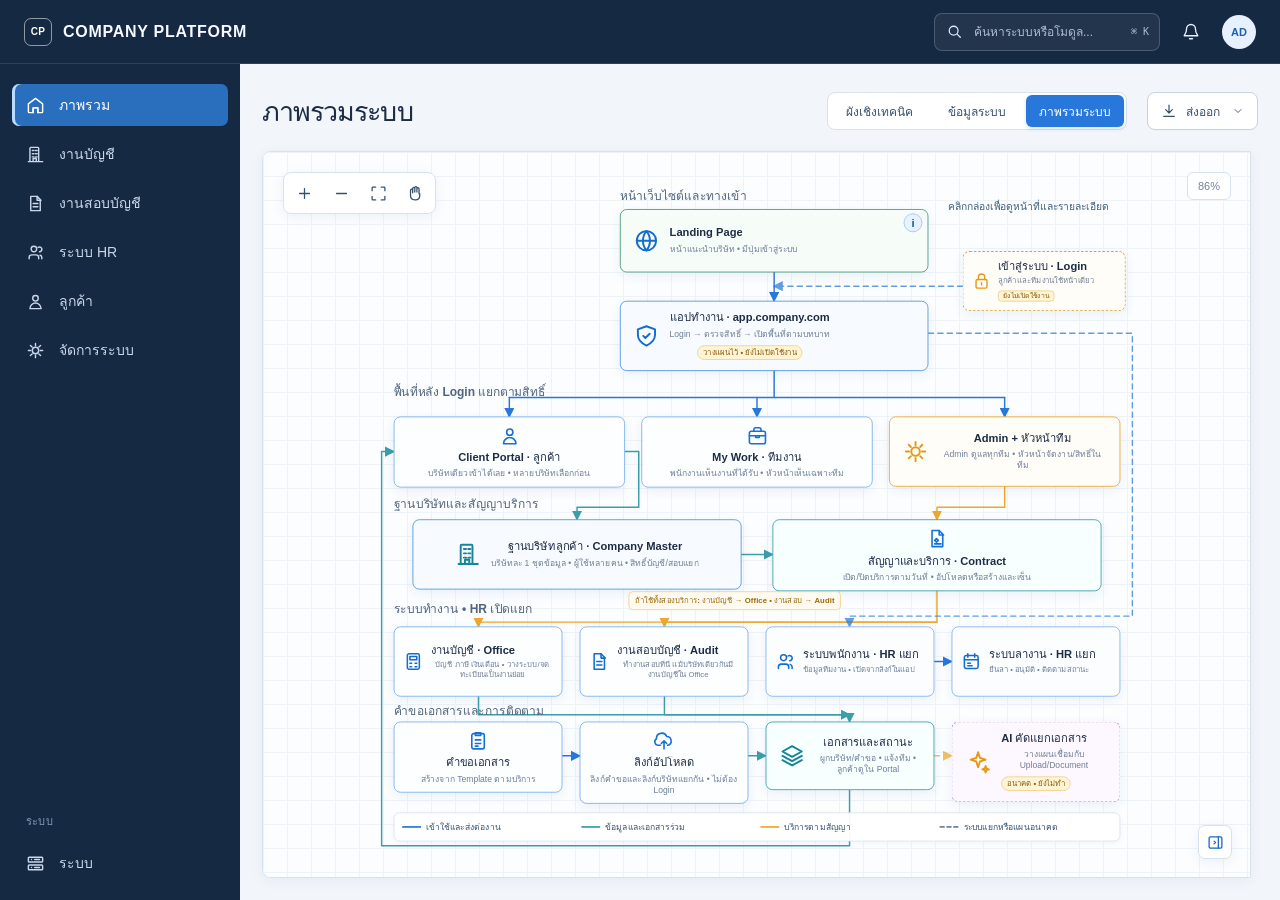
==== commit 2a246fe0: "Refresh overview map script" ====
--- a/index.html
+++ b/index.html
@@ -404,6 +404,6 @@
 
     <div class="toast" id="toast" role="status" aria-live="polite"></div>
     <script src="function-details.js?v=20261024-14"></script>
-    <script src="app.js?v=20261025-18"></script>
+    <script src="app.js?v=20261025-19"></script>
   </body>
 </html>
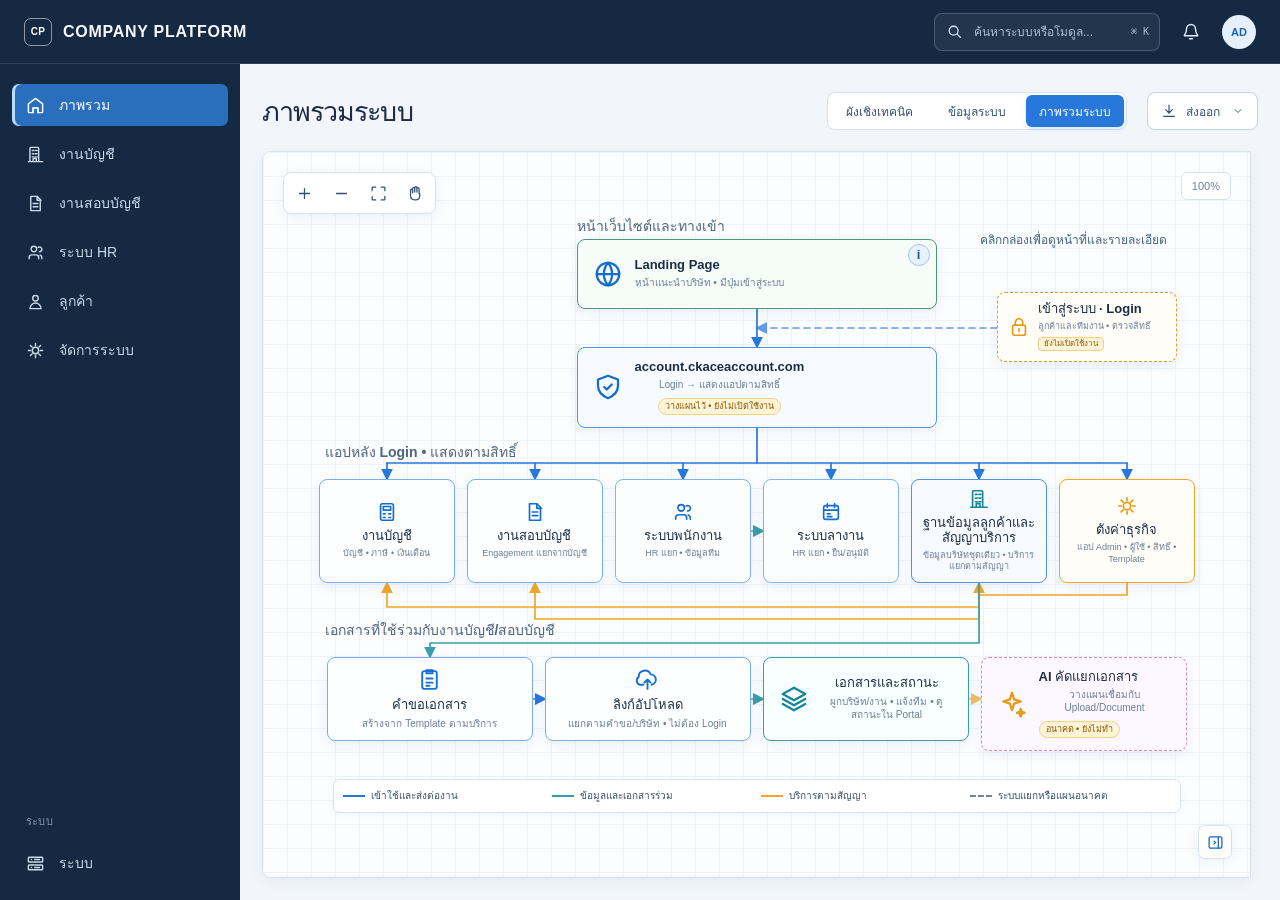
==== commit 0a6d8268: "Refresh assets for the revised overview" ====
--- a/index.html
+++ b/index.html
@@ -5,7 +5,7 @@
     <meta name="viewport" content="width=device-width, initial-scale=1.0" />
     <meta name="theme-color" content="#162942" />
     <title>Company Platform · ภาพรวมแพลตฟอร์ม</title>
-    <link rel="stylesheet" href="styles.css?v=20261025-18" />
+    <link rel="stylesheet" href="styles.css?v=20261025-21" />
   </head>
   <body>
     <div class="app-shell">
@@ -162,10 +162,10 @@
                   </span>
                 </div>
 
-                <div class="diagram-node node-system" data-node-id="app" style="--x: 290px; --y: 146px; --w: 340px; --h: 74px" tabindex="0" role="button" aria-label="app.company.com, open login page">
+                <div class="diagram-node node-system" data-node-id="app" style="--x: 290px; --y: 146px; --w: 340px; --h: 74px" tabindex="0" role="button" aria-label="account.ckaceaccount.com, open login page">
                   <span class="node-symbol" data-icon="lock" aria-hidden="true"></span>
                   <span class="node-copy">
-                    <strong>app.company.com</strong>
+                    <strong>account.ckaceaccount.com</strong>
                     <small>Authentication (SSO)</small>
                   </span>
                 </div>
@@ -403,7 +403,7 @@
     </div>
 
     <div class="toast" id="toast" role="status" aria-live="polite"></div>
-    <script src="function-details.js?v=20261024-14"></script>
-    <script src="app.js?v=20261025-19"></script>
+    <script src="function-details.js?v=20261025-21"></script>
+    <script src="app.js?v=20261025-21"></script>
   </body>
 </html>
--- a/styles.css
+++ b/styles.css
@@ -574,7 +574,7 @@
 
 .relationship-map-layer {
   width: 900px;
-  height: 790px;
+  height: 620px;
 }
 
 .canvas-viewport.is-dragging .map-layer,
@@ -867,6 +867,38 @@
 .relationship-map-workspace .node-copy small {
   font-size: 9px;
   line-height: 1.3;
+}
+
+.relationship-map-app-card {
+  flex-direction: column;
+  justify-content: center;
+  gap: 6px;
+  padding: 8px 6px;
+  text-align: center;
+}
+
+.relationship-map-app-card .node-symbol {
+  flex: 0 0 22px;
+  width: 22px;
+  height: 22px;
+}
+
+.relationship-map-app-card .node-copy {
+  align-items: center;
+  max-width: 100%;
+  gap: 3px;
+}
+
+.relationship-map-app-card .node-copy strong {
+  font-size: 12px;
+  line-height: 1.15;
+  white-space: normal;
+}
+
+.relationship-map-app-card .node-copy small {
+  font-size: 9px;
+  line-height: 1.2;
+  white-space: normal;
 }
 
 .relationship-map-node[data-overview-select] {
@@ -1802,7 +1834,7 @@
 .relationship-map-legend {
   position: absolute;
   left: 26px;
-  top: 742px;
+  top: 574px;
   z-index: 2;
   display: grid;
   grid-template-columns: repeat(4, minmax(0, 1fr));
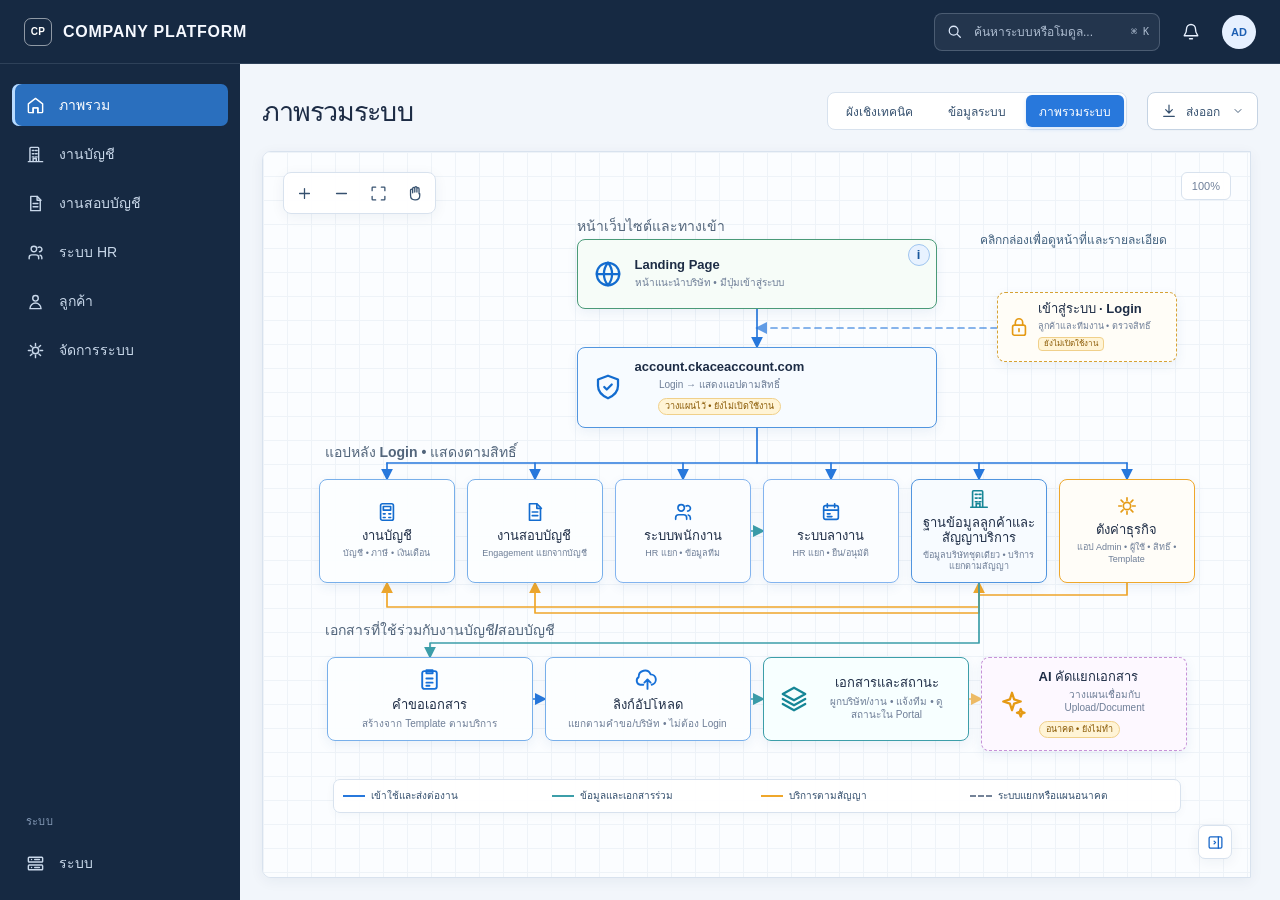
==== commit c544bb00: "Refresh diagram spacing assets" ====
--- a/index.html
+++ b/index.html
@@ -5,7 +5,7 @@
     <meta name="viewport" content="width=device-width, initial-scale=1.0" />
     <meta name="theme-color" content="#162942" />
     <title>Company Platform · ภาพรวมแพลตฟอร์ม</title>
-    <link rel="stylesheet" href="styles.css?v=20261025-21" />
+    <link rel="stylesheet" href="styles.css?v=20261025-22" />
   </head>
   <body>
     <div class="app-shell">
@@ -403,7 +403,7 @@
     </div>
 
     <div class="toast" id="toast" role="status" aria-live="polite"></div>
-    <script src="function-details.js?v=20261025-21"></script>
-    <script src="app.js?v=20261025-21"></script>
+    <script src="function-details.js?v=20261025-22"></script>
+    <script src="app.js?v=20261025-22"></script>
   </body>
 </html>
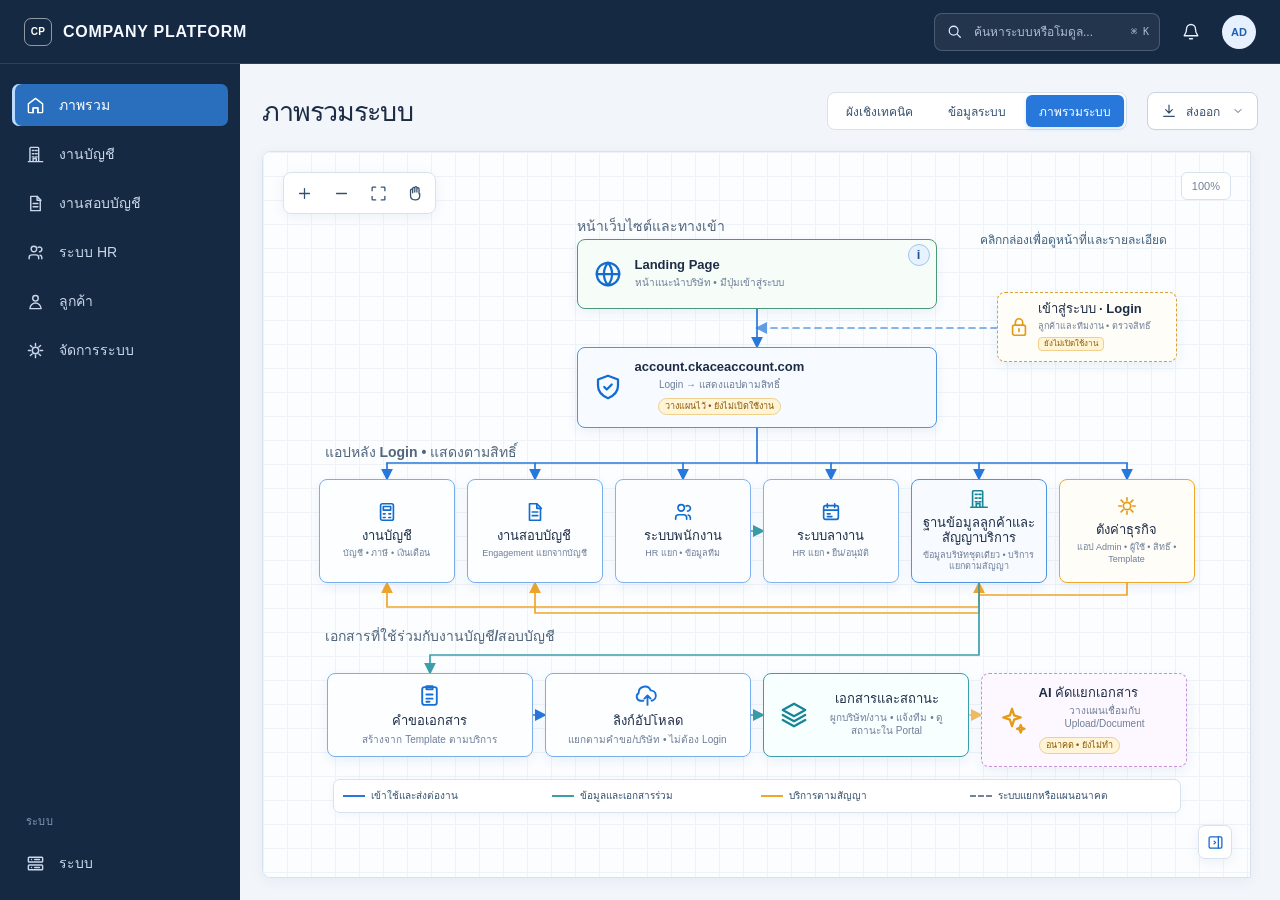
==== commit 2b7894b5: "Refresh document spacing assets" ====
--- a/index.html
+++ b/index.html
@@ -5,7 +5,7 @@
     <meta name="viewport" content="width=device-width, initial-scale=1.0" />
     <meta name="theme-color" content="#162942" />
     <title>Company Platform · ภาพรวมแพลตฟอร์ม</title>
-    <link rel="stylesheet" href="styles.css?v=20261025-22" />
+    <link rel="stylesheet" href="styles.css?v=20261025-23" />
   </head>
   <body>
     <div class="app-shell">
@@ -403,7 +403,7 @@
     </div>
 
     <div class="toast" id="toast" role="status" aria-live="polite"></div>
-    <script src="function-details.js?v=20261025-22"></script>
-    <script src="app.js?v=20261025-22"></script>
+    <script src="function-details.js?v=20261025-23"></script>
+    <script src="app.js?v=20261025-23"></script>
   </body>
 </html>
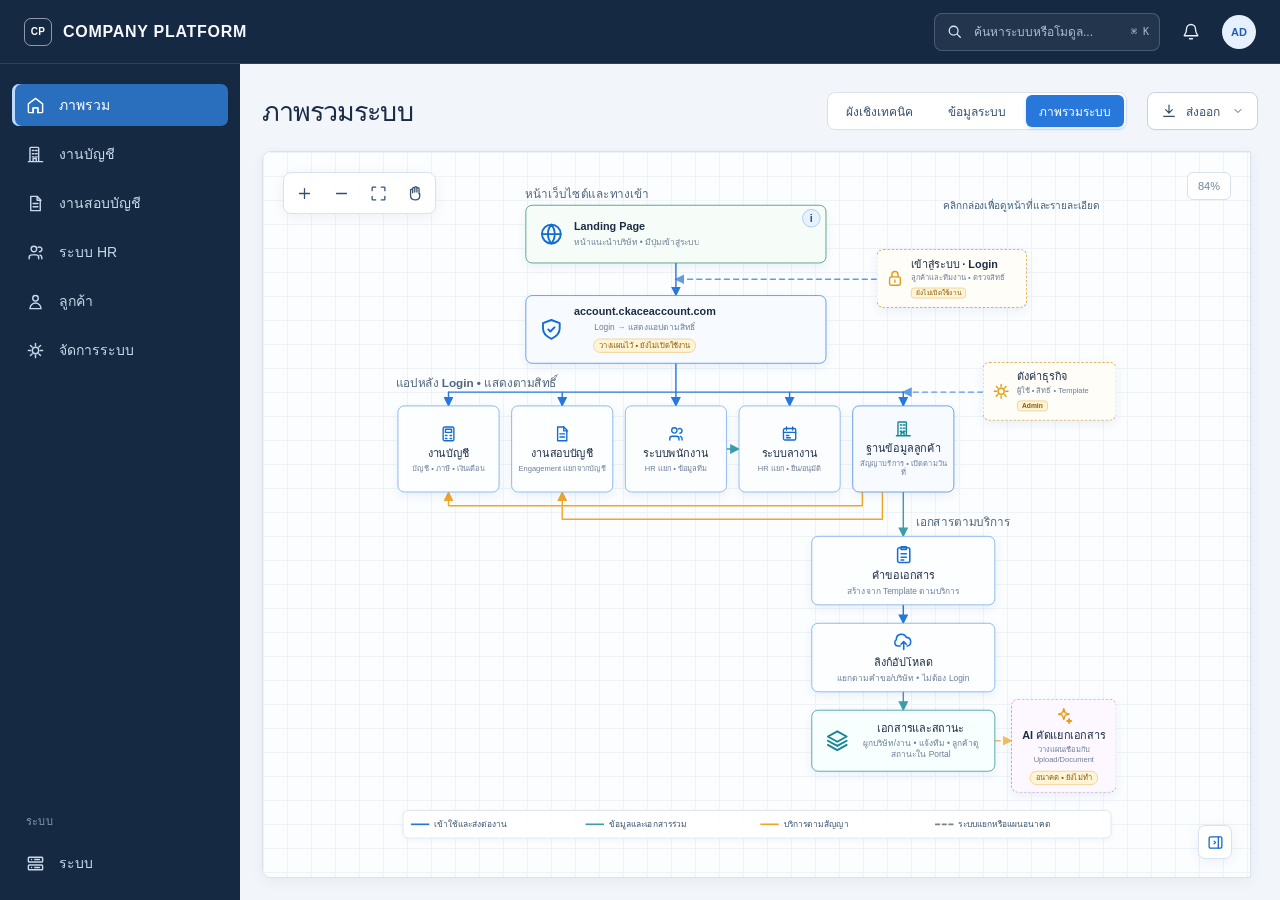
==== commit a504d22f: "Publish the updated module layout" ====
--- a/index.html
+++ b/index.html
@@ -5,7 +5,7 @@
     <meta name="viewport" content="width=device-width, initial-scale=1.0" />
     <meta name="theme-color" content="#162942" />
     <title>Company Platform · ภาพรวมแพลตฟอร์ม</title>
-    <link rel="stylesheet" href="styles.css?v=20261025-23" />
+    <link rel="stylesheet" href="styles.css?v=20261025-24" />
   </head>
   <body>
     <div class="app-shell">
@@ -403,7 +403,7 @@
     </div>
 
     <div class="toast" id="toast" role="status" aria-live="polite"></div>
-    <script src="function-details.js?v=20261025-23"></script>
-    <script src="app.js?v=20261025-23"></script>
+    <script src="function-details.js?v=20261025-24"></script>
+    <script src="app.js?v=20261025-24"></script>
   </body>
 </html>
--- a/styles.css
+++ b/styles.css
@@ -574,7 +574,7 @@
 
 .relationship-map-layer {
   width: 900px;
-  height: 620px;
+  height: 810px;
 }
 
 .canvas-viewport.is-dragging .map-layer,
@@ -833,6 +833,11 @@
 .relationship-map-login .node-copy small {
   font-size: 9px;
   line-height: 1.2;
+}
+
+.relationship-map-settings {
+  border-color: #d6a234;
+  background: #fffdf7;
 }
 
 .relationship-map-login .relationship-map-status {
@@ -1834,7 +1839,7 @@
 .relationship-map-legend {
   position: absolute;
   left: 26px;
-  top: 574px;
+  top: 758px;
   z-index: 2;
   display: grid;
   grid-template-columns: repeat(4, minmax(0, 1fr));
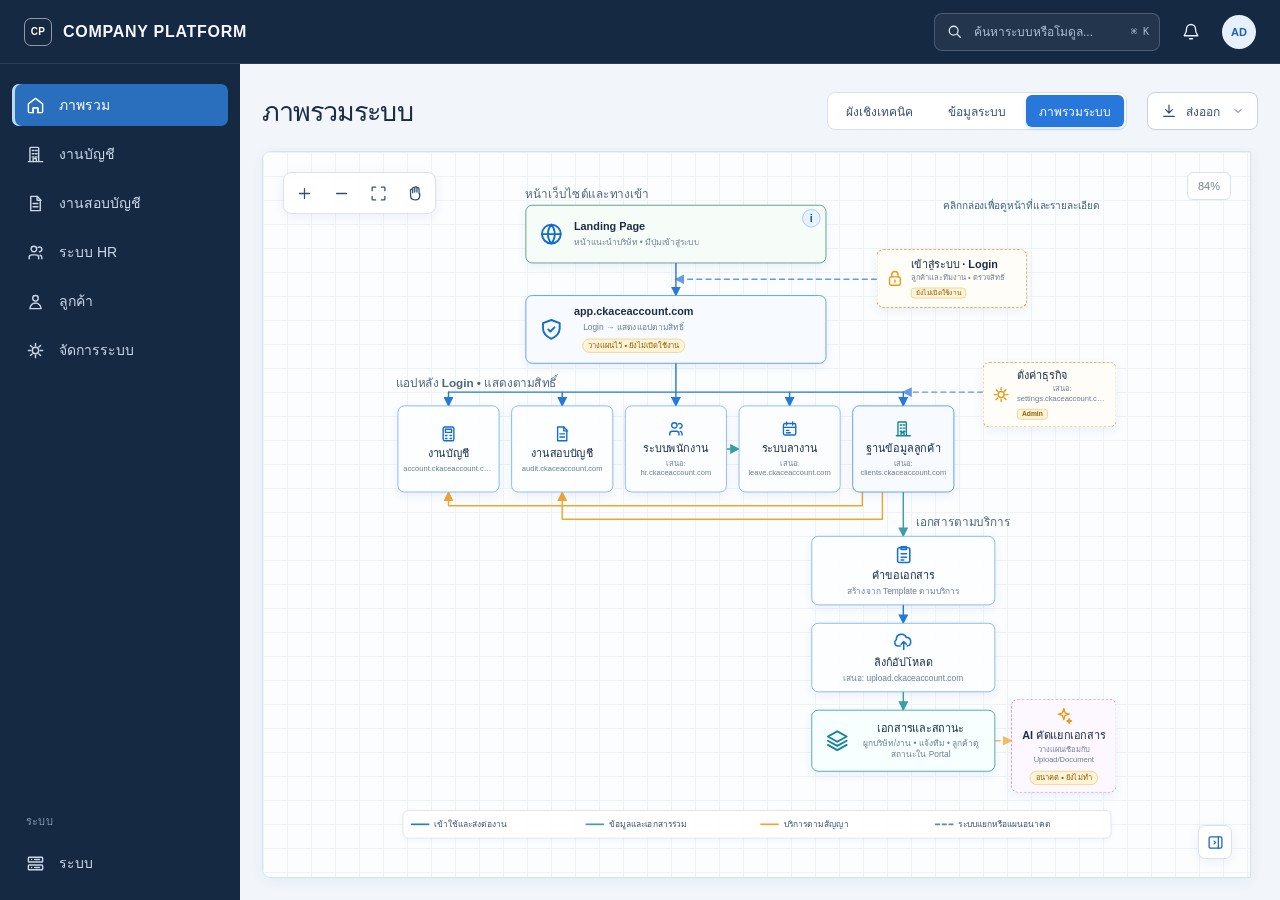
==== commit 005175dd: "Refresh overview diagram assets" ====
--- a/index.html
+++ b/index.html
@@ -403,7 +403,7 @@
     </div>
 
     <div class="toast" id="toast" role="status" aria-live="polite"></div>
-    <script src="function-details.js?v=20261025-24"></script>
-    <script src="app.js?v=20261025-24"></script>
+    <script src="function-details.js?v=20261025-25"></script>
+    <script src="app.js?v=20261025-25"></script>
   </body>
 </html>
